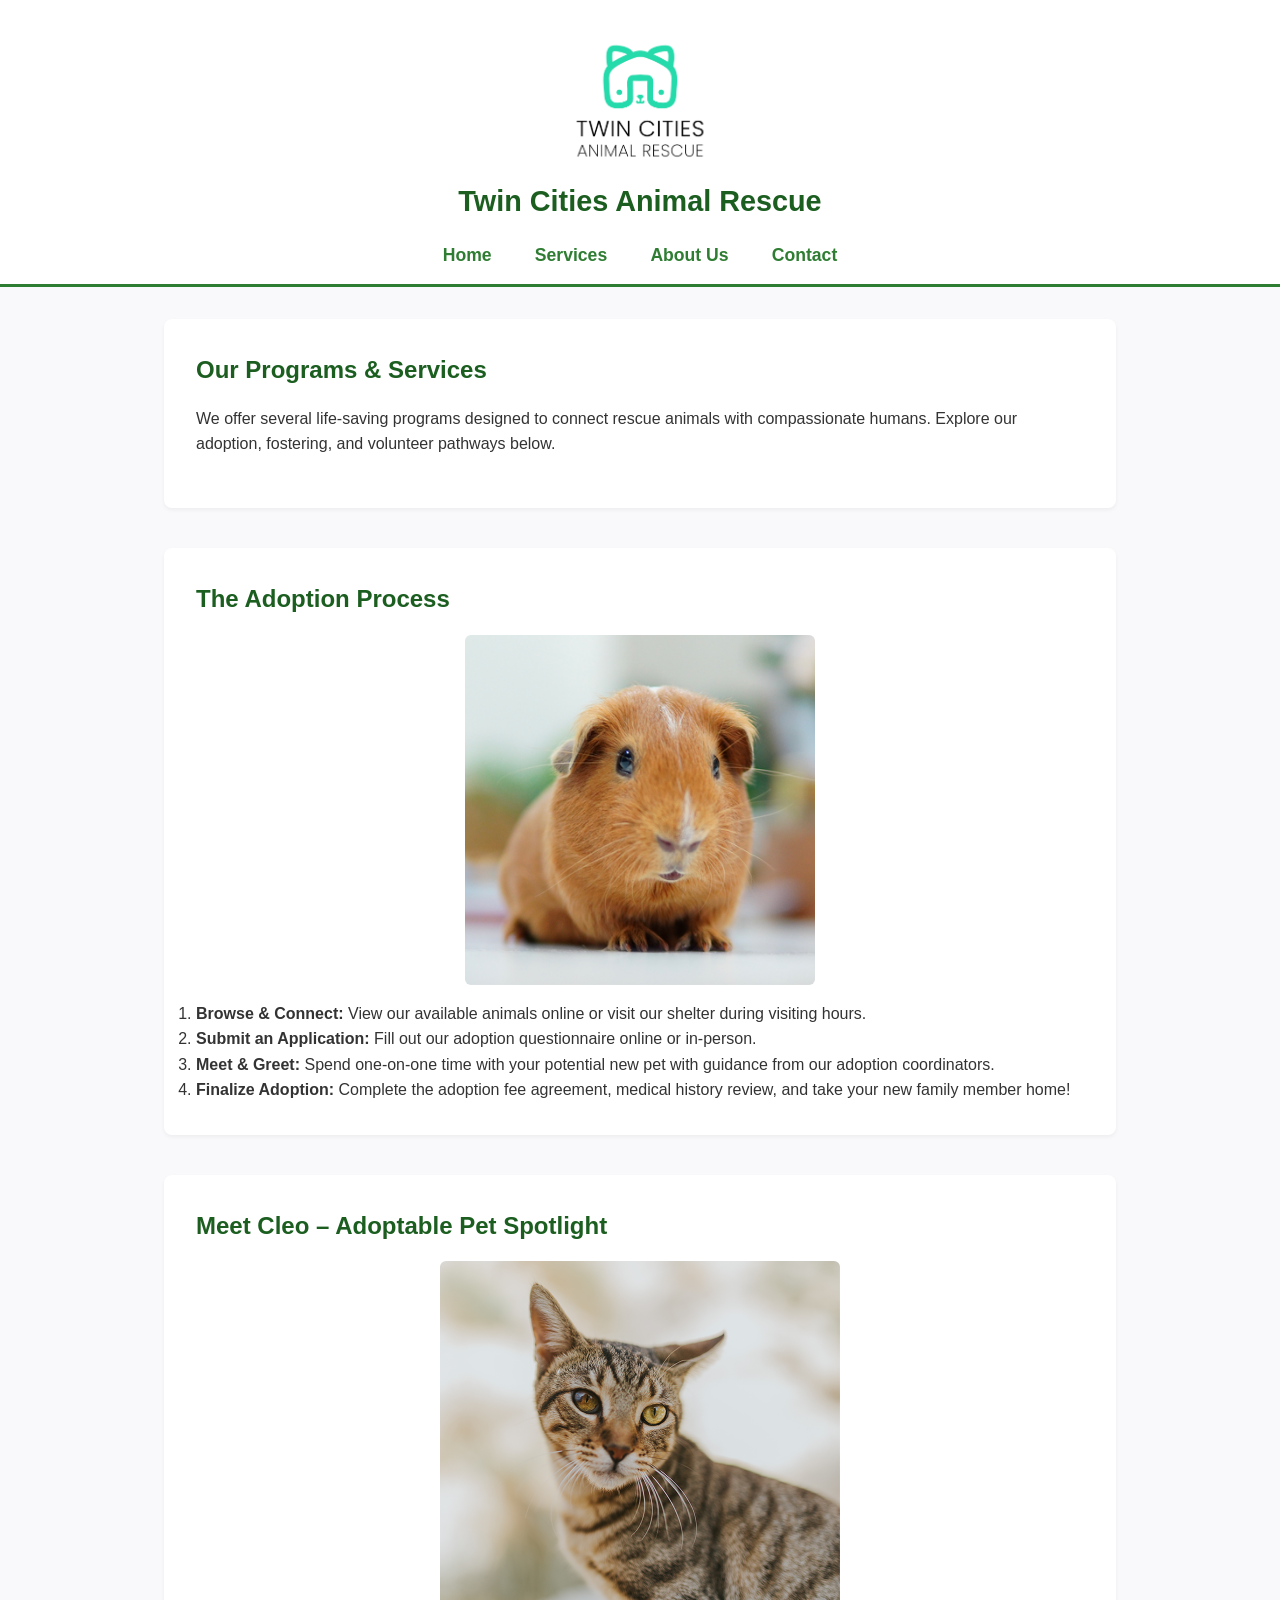
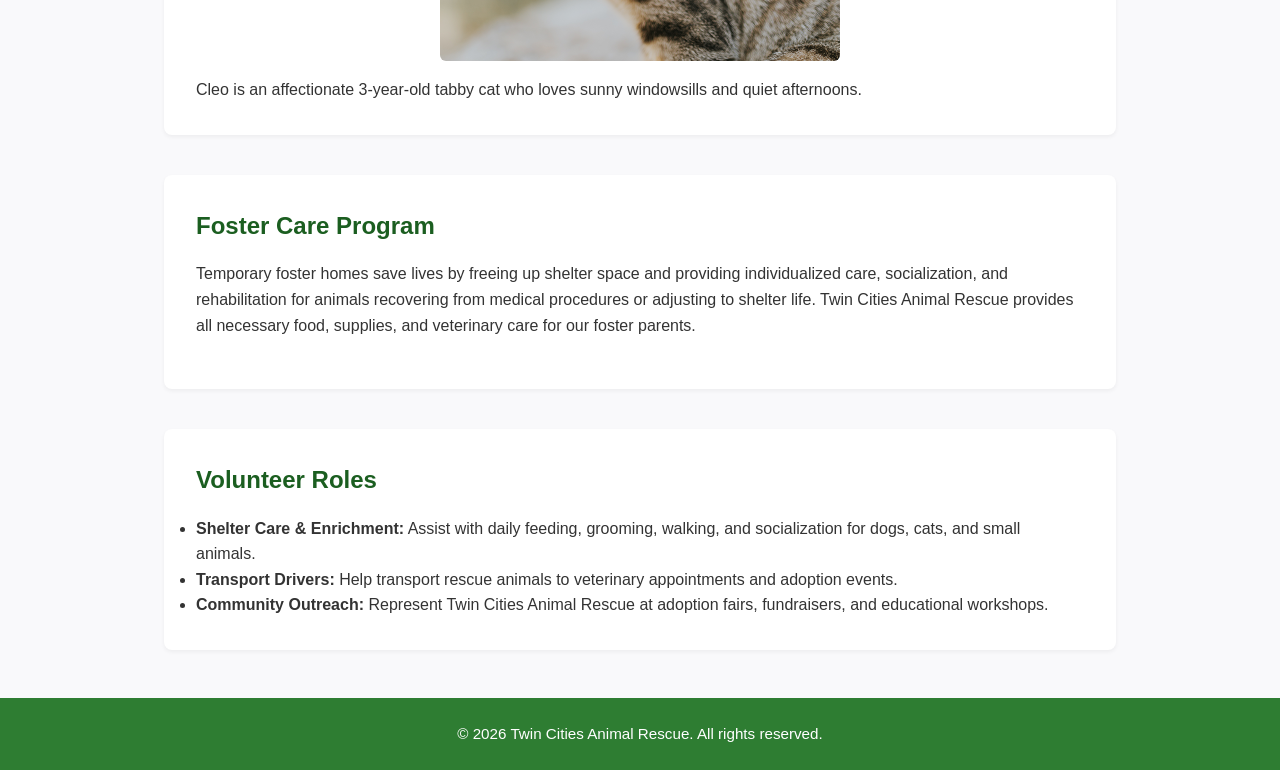
==== services.html @ de8c1974 "Add files via upload" ====
<!DOCTYPE html>
<html lang="en">
<head>
    <meta charset="UTF-8">
    <meta name="viewport" content="width=device-width, initial-scale=1.0">
    <title>Twin Cities Animal Rescue - Services & Programs</title>
    <link rel="stylesheet" href="styles.css">
</head>
<body>

    <!-- Header & Navigation -->
    <header>
        <img src="rescue-logo_c.png" alt="Twin Cities Animal Rescue Logo" width="150">
        <h1>Twin Cities Animal Rescue</h1>
        <nav>
            <ul>
                <li><a href="index.html">Home</a></li>
                <li><a href="services.html">Services</a></li>
                <li><a href="about.html">About Us</a></li>
                <li><a href="contact.html">Contact</a></li>
            </ul>
        </nav>
    </header>

    <!-- Main Content Area -->
    <main>
        <!-- Page Title -->
        <section>
            <h2>Our Programs & Services</h2>
            <p>We offer several life-saving programs designed to connect rescue animals with compassionate humans. Explore our adoption, fostering, and volunteer pathways below.</p>
        </section>

        <!-- Adoption Process Overview -->
        <section>
            <h2>The Adoption Process</h2>
            <img src="rescue-pet_c.png" alt="A small ginger and white guinea pig looking curiously at the camera" width="350">
            <ol>
                <li><strong>Browse & Connect:</strong> View our available animals online or visit our shelter during visiting hours.</li>
                <li><strong>Submit an Application:</strong> Fill out our adoption questionnaire online or in-person.</li>
                <li><strong>Meet & Greet:</strong> Spend one-on-one time with your potential new pet with guidance from our adoption coordinators.</li>
                <li><strong>Finalize Adoption:</strong> Complete the adoption fee agreement, medical history review, and take your new family member home!</li>
            </ol>
        </section>

        <!-- Featured Adoptable Pet Media (Figure Element) -->
        <section>
            <h2>Meet Cleo – Adoptable Pet Spotlight</h2>
            <figure>
                <img src="rescue-pet-spotlight_c.png" alt="A close-up portrait of an alert brown tabby cat with bright green-gold eyes" width="400">
                <figcaption>Cleo is an affectionate 3-year-old tabby cat who loves sunny windowsills and quiet afternoons.</figcaption>
            </figure>
        </section>

        <!-- Foster Program Overview -->
        <section>
            <h2>Foster Care Program</h2>
            <p>Temporary foster homes save lives by freeing up shelter space and providing individualized care, socialization, and rehabilitation for animals recovering from medical procedures or adjusting to shelter life. Twin Cities Animal Rescue provides all necessary food, supplies, and veterinary care for our foster parents.</p>
        </section>

        <!-- Volunteer Opportunities -->
        <section>
            <h2>Volunteer Roles</h2>
            <ul>
                <li><strong>Shelter Care & Enrichment:</strong> Assist with daily feeding, grooming, walking, and socialization for dogs, cats, and small animals.</li>
                <li><strong>Transport Drivers:</strong> Help transport rescue animals to veterinary appointments and adoption events.</li>
                <li><strong>Community Outreach:</strong> Represent Twin Cities Animal Rescue at adoption fairs, fundraisers, and educational workshops.</li>
            </ul>
        </section>
    </main>

    <!-- Footer -->
    <footer>
        <p>&copy; 2026 Twin Cities Animal Rescue. All rights reserved.</p>
    </footer>

</body>
</html>
---- styles.css ----
/* ==========================================
   Twin Cities Animal Rescue - Core Stylesheet
   ========================================== */

/* Global Reset & Box-Sizing */
* {
    box-sizing: border-box;
    margin: 0;
    padding: 0;
}

/* Base Body Styles & Typography */
body {
    font-family: 'Segoe UI', Tahoma, Geneva, Verdana, sans-serif;
    line-height: 1.6;
    color: #333333;
    background-color: #f9f9fb;
}

/* Header & Brand Navigation */
header {
    background-color: #ffffff;
    border-bottom: 3px solid #2e7d32;
    padding: 1rem 2rem;
    display: flex;
    flex-direction: column;
    align-items: center;
    text-align: center;
}

header img {
    margin-bottom: 0.5rem;
}

header h1 {
    font-size: 1.8rem;
    color: #1b5e20;
    margin-bottom: 1rem;
}

/* Navigation Links */
nav ul {
    list-style: none;
    display: flex;
    flex-wrap: wrap;
    justify-content: center;
    gap: 1.5rem;
}

nav a {
    text-decoration: none;
    color: #2e7d32;
    font-weight: 600;
    font-size: 1.1rem;
    padding: 0.3rem 0.6rem;
    border-radius: 4px;
    transition: background-color 0.2s ease, color 0.2s ease;
}

nav a:hover {
    background-color: #e8f5e9;
    color: #1b5e20;
}

/* Main Content Wrapper */
main {
    max-width: 1000px;
    margin: 2rem auto;
    padding: 0 1.5rem;
    display: flex;
    flex-direction: column;
    gap: 2.5rem;
}

/* Section Styling */
section {
    background-color: #ffffff;
    padding: 2rem;
    border-radius: 8px;
    box-shadow: 0 2px 4px rgba(0, 0, 0, 0.05);
}

section h2 {
    color: #1b5e20;
    margin-bottom: 1rem;
    font-size: 1.5rem;
}

section p {
    margin-bottom: 1.2rem;
}

/* Responsive Media Styling */
img, picture img, video {
    max-width: 100%;
    height: auto;
    border-radius: 6px;
    display: block;
    margin: 1rem auto;
}

/* Forms & Inputs */
form {
    display: flex;
    flex-direction: column;
    gap: 1.2rem;
    max-width: 600px;
}

form div {
    display: flex;
    flex-direction: column;
    gap: 0.4rem;
}

label {
    font-weight: 600;
    color: #333333;
}

input, textarea {
    padding: 0.8rem;
    border: 1px solid #cccccc;
    border-radius: 4px;
    font-size: 1rem;
}

input:focus, textarea:focus {
    outline: none;
    border-color: #2e7d32;
    box-shadow: 0 0 4px rgba(46, 125, 50, 0.3);
}

button[type="submit"] {
    background-color: #2e7d32;
    color: #ffffff;
    padding: 0.8rem 1.5rem;
    border: none;
    border-radius: 4px;
    font-size: 1.1rem;
    font-weight: 600;
    cursor: pointer;
    align-self: flex-start;
    transition: background-color 0.2s ease;
}

button[type="submit"]:hover {
    background-color: #1b5e20;
}

/* Footer Styling */
footer {
    background-color: #2e7d32;
    color: #ffffff;
    text-align: center;
    padding: 1.5rem;
    margin-top: 3rem;
    font-size: 0.95rem;
}
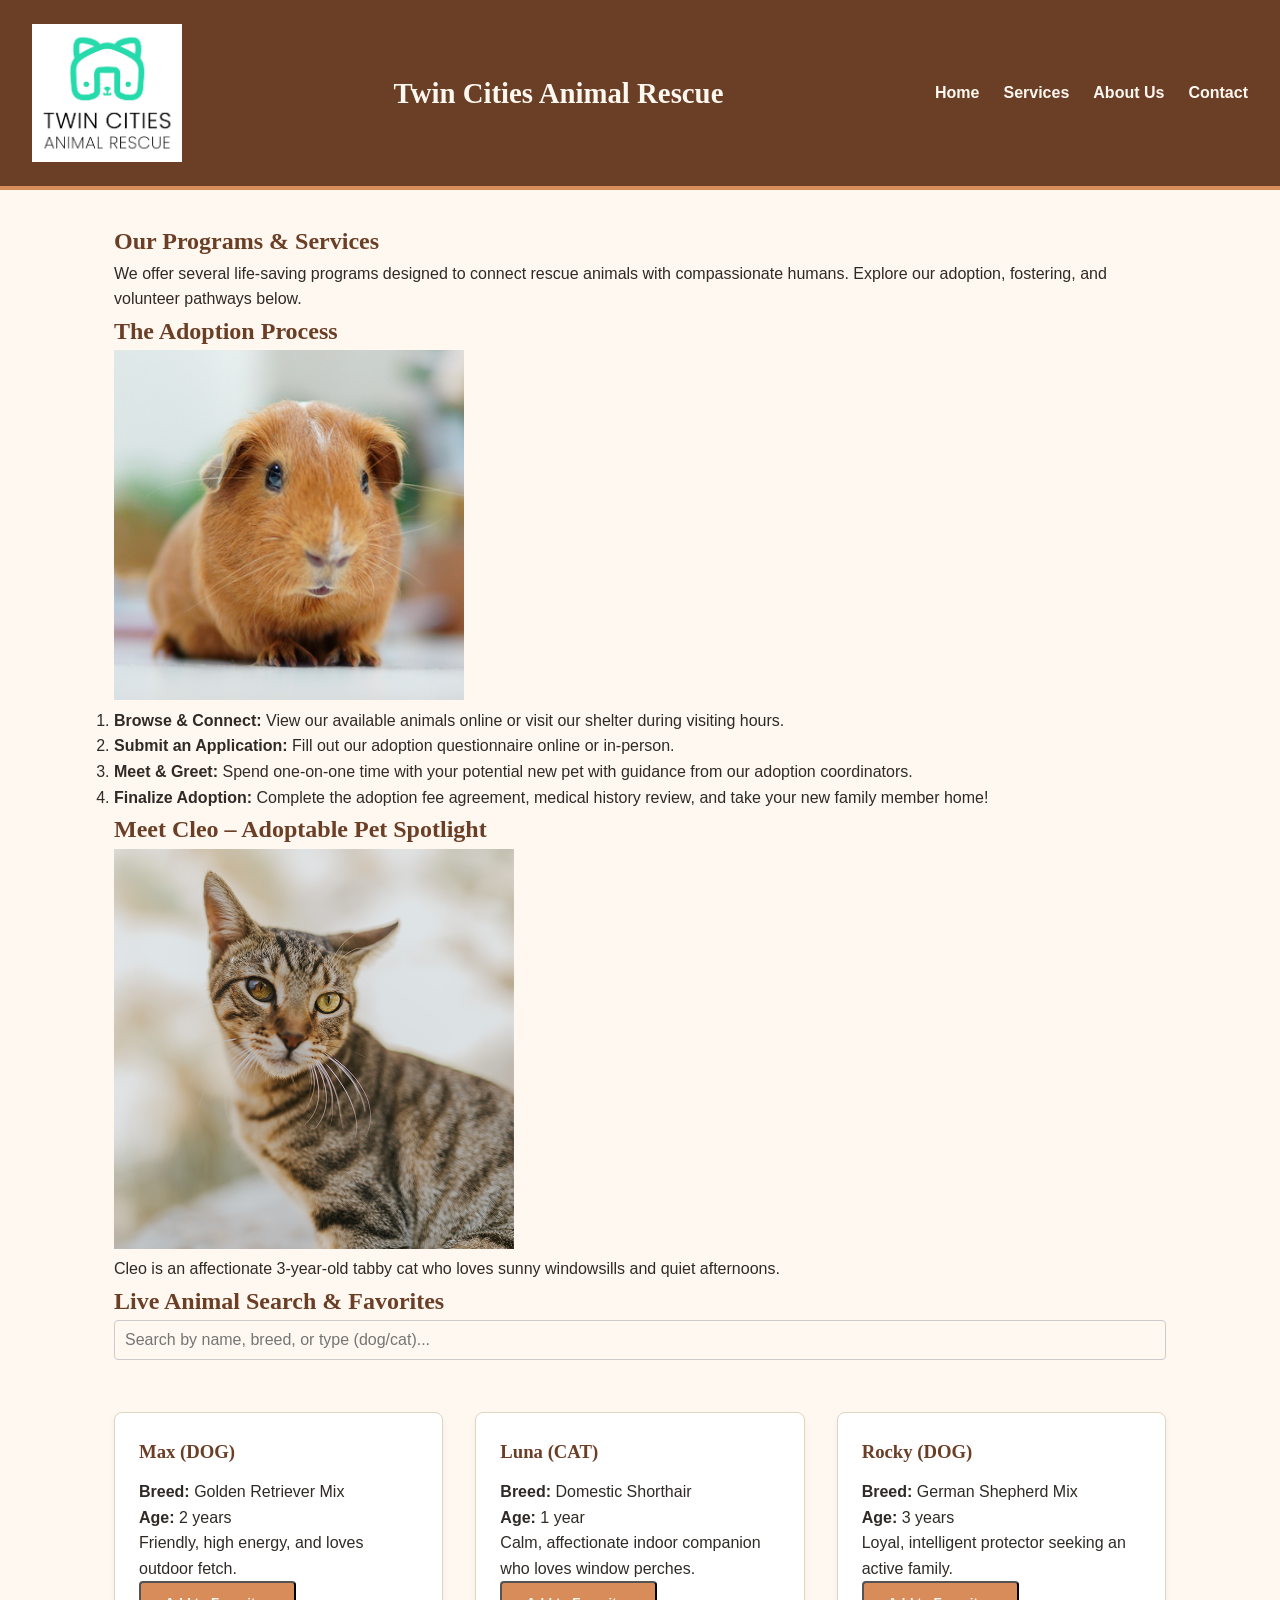
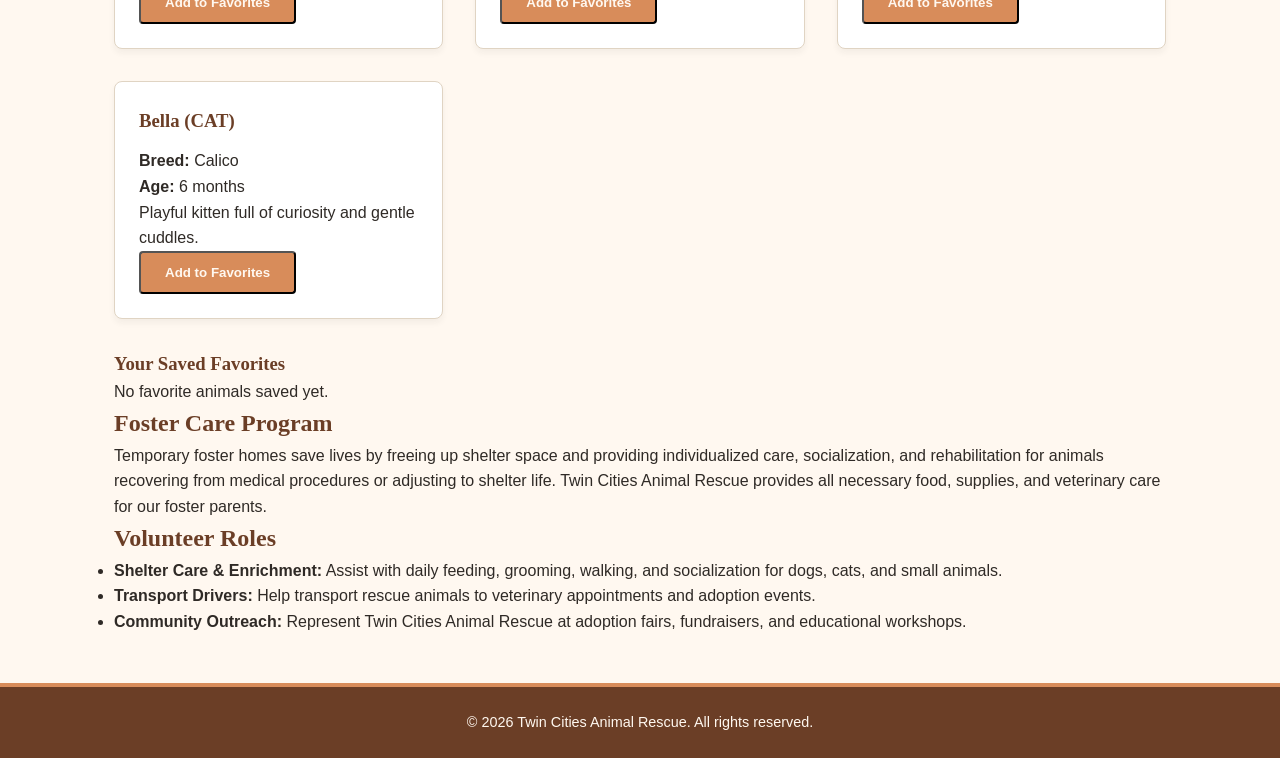
==== commit 959e3c5a: "Update services.html" ====
--- a/services.html
+++ b/services.html
@@ -51,6 +51,16 @@
             </figure>
         </section>
 
+        <section class="adoption-section">
+            <h2>Live Animal Search & Favorites</h2>
+            <input type="text" id="petSearch" placeholder="Search by name, breed, or type (dog/cat)..." style="width: 100%; padding: 10px; margin-bottom: 20px; font-size: 1rem;">
+
+            <div id="petListContainer" class="grid-container"></div>
+
+            <h3 style="margin-top: 30px;">Your Saved Favorites</h3>
+            <div id="favoritesContainer"></div>
+        </section>
+
         <!-- Foster Program Overview -->
         <section>
             <h2>Foster Care Program</h2>
@@ -72,6 +82,6 @@
     <footer>
         <p>&copy; 2026 Twin Cities Animal Rescue. All rights reserved.</p>
     </footer>
-
+  <script src="script.js" defer></script>
 </body>
-</html>+</html>
--- a/styles.css
+++ b/styles.css
@@ -1,159 +1,192 @@
 /* ==========================================
-   Twin Cities Animal Rescue - Core Stylesheet
+   TWIN CITIES ANIMAL RESCUE - STYLESHEET
+   Palette: Cream, Brown, Peach, Charcoal
    ========================================== */
 
-/* Global Reset & Box-Sizing */
+/* Global Reset & Box Sizing */
 * {
-    box-sizing: border-box;
-    margin: 0;
-    padding: 0;
+  margin: 0;
+  padding: 0;
+  box-sizing: border-box;
 }
 
-/* Base Body Styles & Typography */
 body {
-    font-family: 'Segoe UI', Tahoma, Geneva, Verdana, sans-serif;
-    line-height: 1.6;
-    color: #333333;
-    background-color: #f9f9fb;
+  font-family: Arial, sans-serif;
+  background-color: #FFF8F0; /* Cream background */
+  color: #2F2A26;            /* Charcoal text */
+  line-height: 1.6;
 }
 
-/* Header & Brand Navigation */
+/* Header & Navigation */
 header {
-    background-color: #ffffff;
-    border-bottom: 3px solid #2e7d32;
-    padding: 1rem 2rem;
-    display: flex;
-    flex-direction: column;
-    align-items: center;
-    text-align: center;
+  background-color: #6B3E26; /* Rich brown header */
+  color: #FFF8F0;
+  padding: 1.5rem 2rem;
+  display: flex;
+  justify-content: space-between;
+  align-items: center;
+  border-bottom: 4px solid #D88C5A; /* Peach accent border */
 }
 
-header img {
-    margin-bottom: 0.5rem;
+.logo-container {
+  display: flex;
+  align-items: center;
+  gap: 1rem;
+}
+
+.logo-container img {
+  height: 50px;
+  width: 50px;
+  object-fit: cover;
+  border-radius: 50%;
+}
+
+h1, h2, h3 {
+  font-family: Georgia, serif;
+  color: #6B3E26;
 }
 
 header h1 {
-    font-size: 1.8rem;
-    color: #1b5e20;
-    margin-bottom: 1rem;
+  color: #FFF8F0;
+  font-size: 1.8rem;
 }
 
-/* Navigation Links */
 nav ul {
-    list-style: none;
-    display: flex;
-    flex-wrap: wrap;
-    justify-content: center;
-    gap: 1.5rem;
+  list-style: none;
+  display: flex;
+  gap: 1.5rem;
 }
 
 nav a {
-    text-decoration: none;
-    color: #2e7d32;
-    font-weight: 600;
-    font-size: 1.1rem;
-    padding: 0.3rem 0.6rem;
-    border-radius: 4px;
-    transition: background-color 0.2s ease, color 0.2s ease;
+  color: #FFF8F0;
+  text-decoration: none;
+  font-weight: bold;
+  transition: color 0.3s ease;
 }
 
-nav a:hover {
-    background-color: #e8f5e9;
-    color: #1b5e20;
+nav a:hover,
+nav a.active {
+  color: #D88C5A; /* Peach hover state */
+  text-decoration: underline;
 }
 
 /* Main Content Wrapper */
 main {
-    max-width: 1000px;
-    margin: 2rem auto;
-    padding: 0 1.5rem;
-    display: flex;
-    flex-direction: column;
-    gap: 2.5rem;
+  max-width: 1100px;
+  margin: 2rem auto;
+  padding: 0 1.5rem;
+  min-height: 60vh;
 }
 
-/* Section Styling */
-section {
-    background-color: #ffffff;
-    padding: 2rem;
-    border-radius: 8px;
-    box-shadow: 0 2px 4px rgba(0, 0, 0, 0.05);
+/* Hero Section */
+.hero {
+  background: linear-gradient(rgba(107, 62, 38, 0.85), rgba(47, 42, 38, 0.85)), url('../images/hero-bg.jpg') no-repeat center center/cover;
+  color: #FFF8F0;
+  text-align: center;
+  padding: 4rem 2rem;
+  border-radius: 8px;
+  margin-bottom: 2rem;
 }
 
-section h2 {
-    color: #1b5e20;
-    margin-bottom: 1rem;
-    font-size: 1.5rem;
+.hero h2 {
+  color: #FFF8F0;
+  font-size: 2.5rem;
+  margin-bottom: 1rem;
 }
 
-section p {
-    margin-bottom: 1.2rem;
+.hero p {
+  font-size: 1.2rem;
+  margin-bottom: 1.5rem;
+  max-width: 700px;
+  margin-left: auto;
+  margin-right: auto;
 }
 
-/* Responsive Media Styling */
-img, picture img, video {
-    max-width: 100%;
-    height: auto;
-    border-radius: 6px;
-    display: block;
-    margin: 1rem auto;
+/* Buttons & CTAs */
+.btn {
+  display: inline-block;
+  background-color: #D88C5A; /* Peach call-to-action button */
+  color: #FFF8F0;
+  padding: 0.75rem 1.5rem;
+  border-radius: 4px;
+  text-decoration: none;
+  font-weight: bold;
+  transition: background-color 0.3s ease;
 }
 
-/* Forms & Inputs */
-form {
-    display: flex;
-    flex-direction: column;
-    gap: 1.2rem;
-    max-width: 600px;
+.btn:hover {
+  background-color: #b97444; /* Darker peach/terracotta on hover */
 }
 
-form div {
-    display: flex;
-    flex-direction: column;
-    gap: 0.4rem;
+/* Cards & Grid Layouts */
+.grid-container {
+  display: grid;
+  grid-template-columns: repeat(auto-fit, minmax(280px, 1fr));
+  gap: 2rem;
+  margin-top: 2rem;
+}
+
+.card {
+  background-color: #ffffff;
+  border: 1px solid #e0d4c3;
+  border-radius: 8px;
+  padding: 1.5rem;
+  box-shadow: 0 4px 6px rgba(47, 42, 38, 0.05);
+}
+
+.card h3 {
+  margin-bottom: 0.75rem;
+}
+
+/* Forms (Contact Page) */
+form {
+  background-color: #ffffff;
+  padding: 2rem;
+  border-radius: 8px;
+  border: 1px solid #e0d4c3;
+  max-width: 600px;
+  margin: 0 auto;
+}
+
+.form-group {
+  margin-bottom: 1.25rem;
 }
 
 label {
-    font-weight: 600;
-    color: #333333;
+  display: block;
+  margin-bottom: 0.5rem;
+  font-weight: bold;
+  color: #6B3E26;
 }
 
-input, textarea {
-    padding: 0.8rem;
-    border: 1px solid #cccccc;
-    border-radius: 4px;
-    font-size: 1rem;
+input[type="text"],
+input[type="email"],
+textarea {
+  width: 100%;
+  padding: 0.75rem;
+  border: 1px solid #ccc;
+  border-radius: 4px;
+  font-family: Arial, sans-serif;
+  background-color: #FFF8F0;
 }
 
-input:focus, textarea:focus {
-    outline: none;
-    border-color: #2e7d32;
-    box-shadow: 0 0 4px rgba(46, 125, 50, 0.3);
+input:focus,
+textarea:focus {
+  outline: none;
+  border-color: #D88C5A;
+  box-shadow: 0 0 5px rgba(216, 140, 90, 0.3);
 }
 
-button[type="submit"] {
-    background-color: #2e7d32;
-    color: #ffffff;
-    padding: 0.8rem 1.5rem;
-    border: none;
-    border-radius: 4px;
-    font-size: 1.1rem;
-    font-weight: 600;
-    cursor: pointer;
-    align-self: flex-start;
-    transition: background-color 0.2s ease;
+/* Footer */
+footer {
+  background-color: #6B3E26;
+  color: #FFF8F0;
+  text-align: center;
+  padding: 1.5rem;
+  margin-top: 3rem;
+  border-top: 4px solid #D88C5A;
 }
 
-button[type="submit"]:hover {
-    background-color: #1b5e20;
+footer p {
+  font-size: 0.9rem;
 }
-
-/* Footer Styling */
-footer {
-    background-color: #2e7d32;
-    color: #ffffff;
-    text-align: center;
-    padding: 1.5rem;
-    margin-top: 3rem;
-    font-size: 0.95rem;
-}
